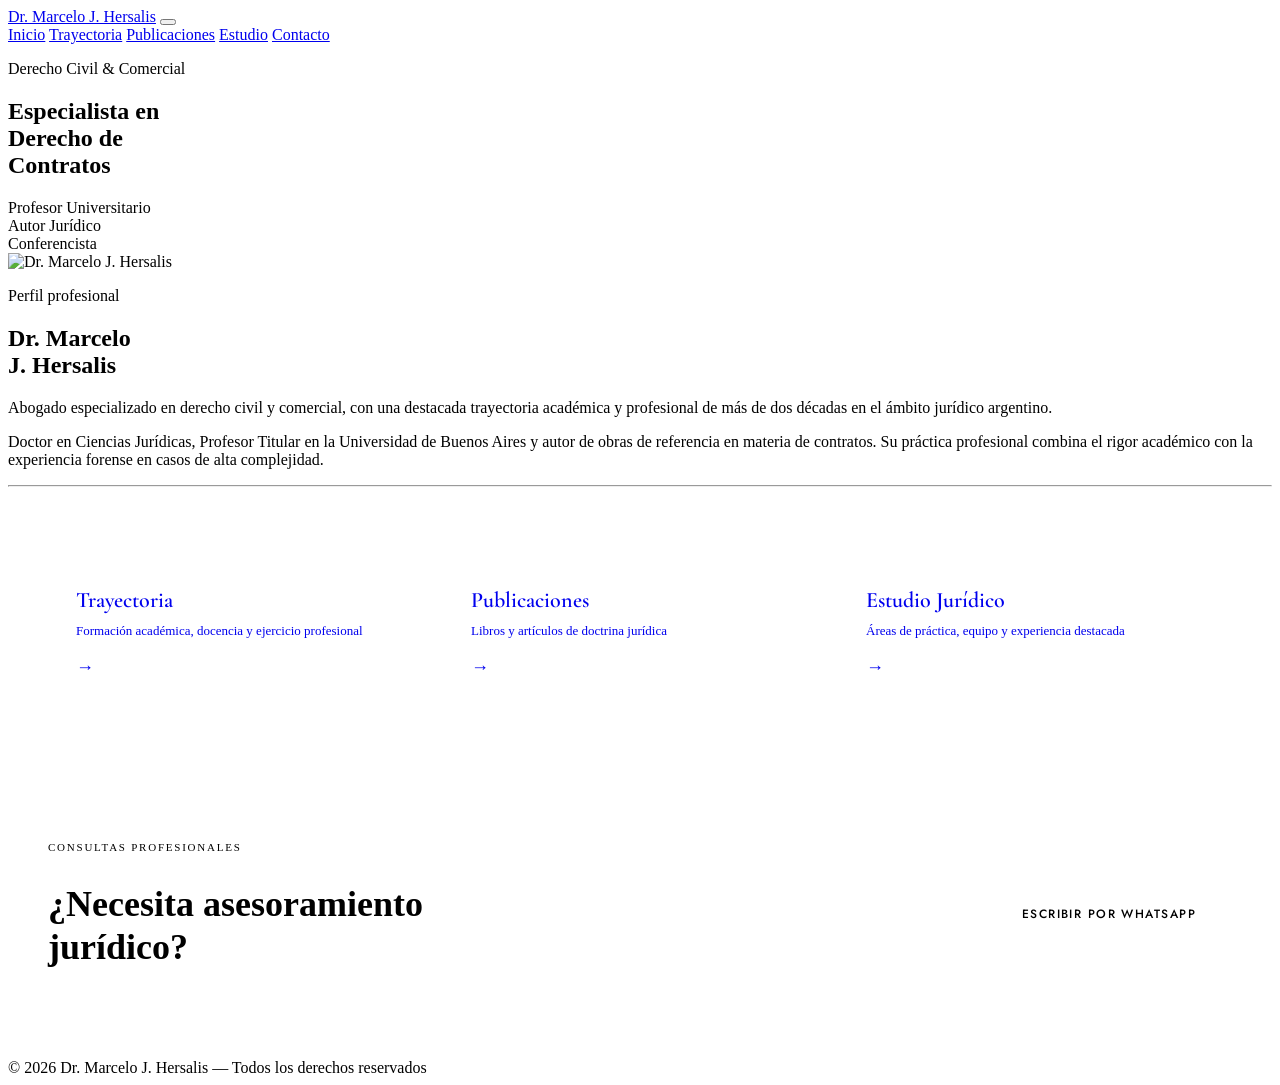
==== index.html @ c1650b7b "Create index.html" ====
<!DOCTYPE html>
<html lang="es">
<head>
  <meta charset="UTF-8">
  <title>Inicio - Dr. Marcelo J. Hersalis</title>
  <meta name="viewport" content="width=device-width, initial-scale=1.0">
  <link href="https://fonts.googleapis.com/css2?family=Cormorant+Garamond:ital,wght@0,400;0,600;1,400&family=Jost:wght@300;400;500&display=swap" rel="stylesheet">
  <link rel="stylesheet" href="styles.css">
</head>
<body>

<!-- HEADER -->
<header>
  <a class="header-name" href="index.html">Dr. Marcelo J. Hersalis</a>
  <button class="nav-toggle" aria-label="Menú" onclick="this.parentElement.querySelector('nav').classList.toggle('open')">
    <span></span><span></span><span></span>
  </button>
  <nav>
    <a href="index.html" class="active">Inicio</a>
    <a href="trayectoria.html">Trayectoria</a>
    <a href="publicaciones.html">Publicaciones</a>
    <a href="estudio.html">Estudio</a>
    <a href="contacto.html">Contacto</a>
  </nav>
</header>

<!-- HERO -->
<section class="hero">
  <div class="hero-inner">
    <div class="hero-left">
      <p class="hero-eyebrow">Derecho Civil &amp; Comercial</p>
      <h1 class="hero-heading">Especialista en<br>Derecho de<br>Contratos</h1>
      <div class="hero-tags">
        <div class="hero-tag">Profesor Universitario</div>
        <div class="hero-tag">Autor Jurídico</div>
        <div class="hero-tag">Conferencista</div>
      </div>
    </div>
    <div class="hero-photo">
      <img src="imagenes/Marcelo.jpg" alt="Dr. Marcelo J. Hersalis">
    </div>
  </div>
</section>

<!-- PERFIL -->
<section class="perfil">
  <div class="perfil-aside">
    <p class="perfil-label">Perfil profesional</p>
    <h2>Dr. Marcelo<br>J. Hersalis</h2>
  </div>
  <div class="perfil-text">
    <p>
      Abogado especializado en derecho civil y comercial, con una destacada trayectoria académica y profesional de más de dos décadas en el ámbito jurídico argentino.
    </p>
    <p>
      Doctor en Ciencias Jurídicas, Profesor Titular en la Universidad de Buenos Aires y autor de obras de referencia en materia de contratos. Su práctica profesional combina el rigor académico con la experiencia forense en casos de alta complejidad.
    </p>
  </div>
</section>

<div class="divider"><hr></div>

<!-- ACCESOS RÁPIDOS -->
<section class="accesos">
  <div class="accesos-inner">
    <a class="acceso-card" href="trayectoria.html">
      <span class="acceso-title">Trayectoria</span>
      <span class="acceso-desc">Formación académica, docencia y ejercicio profesional</span>
      <span class="acceso-arrow">→</span>
    </a>
    <a class="acceso-card" href="publicaciones.html">
      <span class="acceso-title">Publicaciones</span>
      <span class="acceso-desc">Libros y artículos de doctrina jurídica</span>
      <span class="acceso-arrow">→</span>
    </a>
    <a class="acceso-card" href="estudio.html">
      <span class="acceso-title">Estudio Jurídico</span>
      <span class="acceso-desc">Áreas de práctica, equipo y experiencia destacada</span>
      <span class="acceso-arrow">→</span>
    </a>
  </div>
</section>

<!-- CTA WHATSAPP -->
<section class="cta-wa">
  <div class="cta-wa-inner">
    <div class="cta-wa-text">
      <p class="cta-wa-label">Consultas profesionales</p>
      <h2>¿Necesita asesoramiento<br>jurídico?</h2>
    </div>
    <a class="cta-wa-btn" href="https://wa.me/541112345678?text=Hola%20Dr.%20Hersalis%2C%20quisiera%20realizar%20una%20consulta%20profesional." target="_blank">
      Escribir por WhatsApp
    </a>
  </div>
</section>

<style>
  /* ACCESOS */
  .accesos {
    background: var(--cream);
    padding: 60px 40px;
  }
  .accesos-inner {
    max-width: var(--max);
    margin: 0 auto;
    display: grid;
    grid-template-columns: repeat(3, 1fr);
    gap: 1px;
    background: var(--border);
    border: 1px solid var(--border);
    border-radius: var(--radius);
    overflow: hidden;
  }
  .acceso-card {
    background: var(--white);
    padding: 32px 28px;
    text-decoration: none;
    display: flex;
    flex-direction: column;
    gap: 8px;
    transition: background 0.2s;
  }
  .acceso-card:hover { background: #f0ece4; }
  .acceso-num {
    font-family: 'Cormorant Garamond', serif;
    font-size: 13px;
    color: var(--gold);
    font-weight: 600;
    letter-spacing: 0.1em;
  }
  .acceso-title {
    font-family: 'Cormorant Garamond', serif;
    font-size: 22px;
    font-weight: 600;
    color: var(--navy);
  }
  .acceso-desc {
    font-size: 13px;
    color: var(--muted);
    line-height: 1.55;
    flex: 1;
  }
  .acceso-arrow {
    font-size: 18px;
    color: var(--gold);
    margin-top: 8px;
    transition: transform 0.2s;
  }
  .acceso-card:hover .acceso-arrow { transform: translateX(4px); }

  /* CTA WHATSAPP */
  .cta-wa {
    background: var(--navy);
    padding: 60px 40px;
  }
  .cta-wa-inner {
    max-width: var(--max);
    margin: 0 auto;
    display: flex;
    align-items: center;
    justify-content: space-between;
    gap: 40px;
  }
  .cta-wa-label {
    font-size: 11px;
    letter-spacing: 0.16em;
    text-transform: uppercase;
    color: var(--gold);
    margin-bottom: 12px;
    font-weight: 400;
  }
  .cta-wa-text h2 {
    font-size: clamp(24px, 3vw, 36px);
    color: var(--white);
    line-height: 1.2;
  }
  .cta-wa-btn {
    flex-shrink: 0;
    background: var(--gold);
    color: var(--navy);
    text-decoration: none;
    padding: 16px 36px;
    font-family: 'Jost', sans-serif;
    font-size: 12px;
    font-weight: 500;
    letter-spacing: 0.12em;
    text-transform: uppercase;
    border-radius: var(--radius);
    transition: background 0.2s;
    white-space: nowrap;
  }
  .cta-wa-btn:hover { background: var(--gold-lt); }

  @media (max-width: 900px) {
    .accesos { padding: 32px 20px; }
    .accesos-inner { grid-template-columns: 1fr; }
    .acceso-card {
      padding: 20px;
      flex-direction: row;
      align-items: center;
      gap: 16px;
    }
    .acceso-title { font-size: 20px; flex: 1; }
    .acceso-desc { display: none; }
    .acceso-arrow { margin-top: 0; font-size: 20px; }

    .cta-wa { padding: 36px 20px; }
    .cta-wa-inner { flex-direction: column; align-items: flex-start; gap: 24px; }
    .cta-wa-text h2 { font-size: 28px; }
    .cta-wa-btn {
      width: 100%;
      text-align: center;
      padding: 18px;
      font-size: 14px;
    }
  }
</style>

<!-- FOOTER -->
<footer>
  © 2026 <span>Dr. Marcelo J. Hersalis</span> — Todos los derechos reservados
</footer>

</body>
</html>
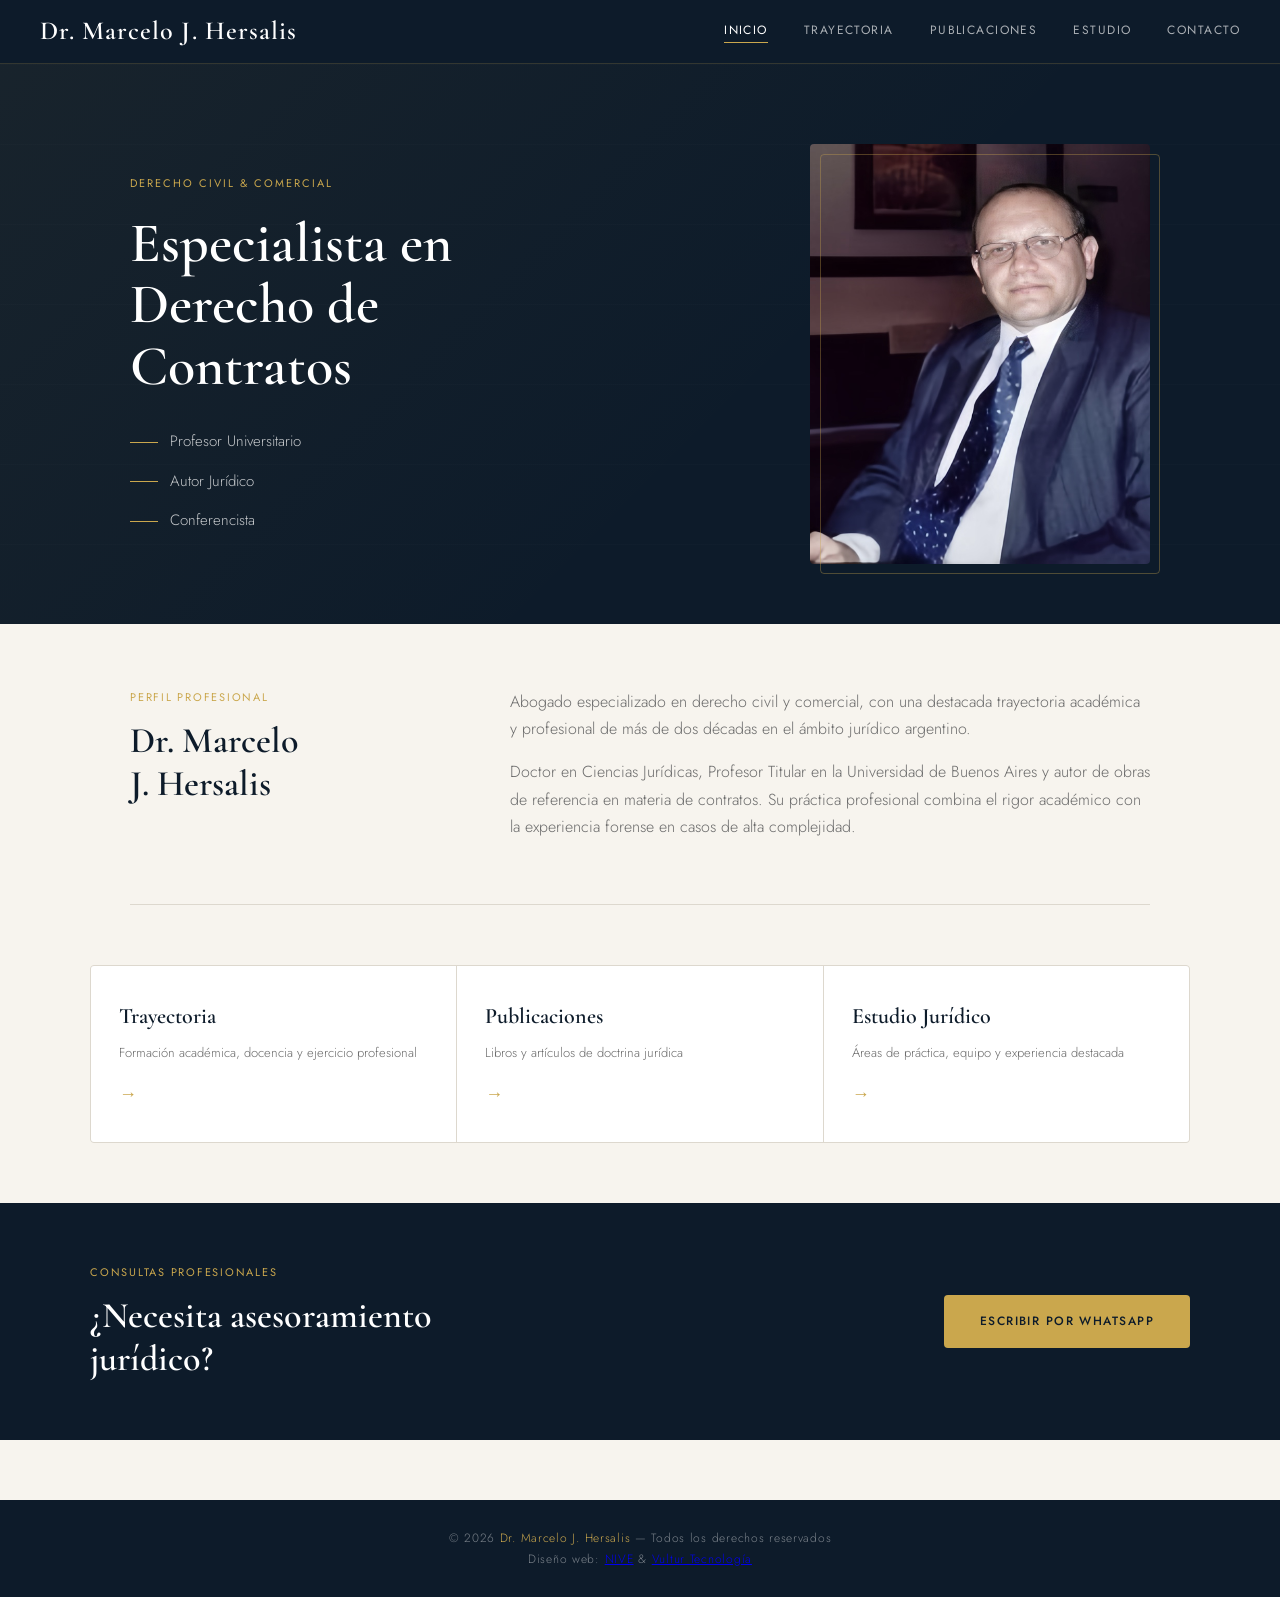
==== commit 1d262219: "Update index.html" ====
--- a/index.html
+++ b/index.html
@@ -218,8 +218,10 @@
 
 <!-- FOOTER -->
 <footer>
-  © 2026 <span>Dr. Marcelo J. Hersalis</span> — Todos los derechos reservados
+  <p>© 2026 <span>Dr. Marcelo J. Hersalis</span> — Todos los derechos reservados</p>
+  <p class="footer-credits">Diseño web: <a href="https://nive.com.ar/" target="_blank">NIVE</a> &amp; <a href="https://vulturtec.com.ar" target="_blank">Vultur Tecnología</a></p>
 </footer>
 
 </body>
 </html>
+
--- a/styles.css
+++ b/styles.css
@@ -0,0 +1,690 @@
+/* ===========================
+   DR. MARCELO J. HERSALIS
+   Estilos globales
+   =========================== */
+
+@import url('https://fonts.googleapis.com/css2?family=Cormorant+Garamond:ital,wght@0,400;0,600;1,400&family=Jost:wght@300;400;500&display=swap');
+
+:root {
+  --navy:    #0d1b2a;
+  --navy2:   #1b263b;
+  --gold:    #caa74d;
+  --gold-lt: #e8d49a;
+  --cream:   #f7f4ee;
+  --white:   #ffffff;
+  --text:    #1a1a1a;
+  --muted:   #6b6b6b;
+  --border:  #ddd8ce;
+  --radius:  4px;
+  --max:     1100px;
+}
+
+*, *::before, *::after { box-sizing: border-box; margin: 0; padding: 0; }
+
+html { scroll-behavior: smooth; }
+
+body {
+  font-family: 'Jost', sans-serif;
+  font-weight: 300;
+  background: var(--cream);
+  color: var(--text);
+  line-height: 1.7;
+}
+
+h1, h2, h3, h4 {
+  font-family: 'Cormorant Garamond', serif;
+  font-weight: 600;
+  line-height: 1.2;
+}
+
+img { max-width: 100%; display: block; }
+
+/* ===========================
+   HEADER
+   =========================== */
+
+header {
+  background: var(--navy);
+  padding: 0 40px;
+  display: flex;
+  align-items: center;
+  justify-content: space-between;
+  height: 64px;
+  position: sticky;
+  top: 0;
+  z-index: 100;
+  border-bottom: 1px solid rgba(202,167,77,0.2);
+}
+
+.header-name {
+  font-family: 'Cormorant Garamond', serif;
+  font-size: 26px;
+  font-weight: 600;
+  color: var(--white);
+  letter-spacing: 0.04em;
+  text-decoration: none;
+}
+
+/* ===========================
+   NAV
+   =========================== */
+
+nav {
+  display: flex;
+  gap: 36px;
+}
+
+nav a {
+  color: rgba(255,255,255,0.65);
+  text-decoration: none;
+  font-size: 12px;
+  font-weight: 400;
+  letter-spacing: 0.12em;
+  text-transform: uppercase;
+  transition: color 0.2s;
+  position: relative;
+  padding-bottom: 2px;
+}
+
+nav a::after {
+  content: '';
+  position: absolute;
+  bottom: 0; left: 0;
+  width: 0; height: 1px;
+  background: var(--gold);
+  transition: width 0.25s;
+}
+
+nav a:hover,
+nav a.active {
+  color: var(--white);
+}
+
+nav a:hover::after,
+nav a.active::after {
+  width: 100%;
+}
+
+/* Hamburger mobile */
+.nav-toggle {
+  display: none;
+  flex-direction: column;
+  gap: 5px;
+  cursor: pointer;
+  background: none;
+  border: none;
+  padding: 4px;
+}
+
+.nav-toggle span {
+  display: block;
+  width: 22px;
+  height: 1.5px;
+  background: var(--white);
+  transition: all 0.25s;
+}
+
+/* ===========================
+   HERO — INDEX
+   =========================== */
+
+.hero {
+  background: var(--navy);
+  color: var(--white);
+  position: relative;
+  overflow: hidden;
+}
+
+.hero::before {
+  content: '';
+  position: absolute;
+  top: 0; left: 0; right: 0; bottom: 0;
+  background:
+    linear-gradient(135deg, rgba(202,167,77,0.06) 0%, transparent 60%),
+    repeating-linear-gradient(
+      0deg,
+      transparent,
+      transparent 79px,
+      rgba(255,255,255,0.025) 80px
+    );
+  pointer-events: none;
+}
+
+.hero-inner {
+  max-width: var(--max);
+  margin: 0 auto;
+  padding: 80px 40px 60px;
+  display: grid;
+  grid-template-columns: 1fr 340px;
+  gap: 60px;
+  align-items: center;
+  position: relative;
+}
+
+.hero-eyebrow {
+  font-size: 11px;
+  letter-spacing: 0.18em;
+  text-transform: uppercase;
+  color: var(--gold);
+  margin-bottom: 20px;
+  font-weight: 400;
+}
+
+.hero-heading {
+  font-size: clamp(36px, 5vw, 56px);
+  font-weight: 600;
+  line-height: 1.1;
+  margin-bottom: 32px;
+  color: var(--white);
+}
+
+.hero-tags {
+  display: flex;
+  flex-direction: column;
+  gap: 14px;
+}
+
+.hero-tag {
+  display: inline-flex;
+  align-items: center;
+  gap: 12px;
+  font-size: 15px;
+  font-weight: 300;
+  color: rgba(255,255,255,0.75);
+}
+
+.hero-tag::before {
+  content: '';
+  display: block;
+  width: 28px;
+  height: 1px;
+  background: var(--gold);
+  flex-shrink: 0;
+}
+
+.hero-photo {
+  position: relative;
+}
+
+.hero-photo img {
+  width: 100%;
+  height: 420px;
+  object-fit: cover;
+  border-radius: var(--radius);
+  filter: grayscale(15%);
+}
+
+.hero-photo::after {
+  content: '';
+  position: absolute;
+  inset: 10px -10px -10px 10px;
+  border: 1px solid rgba(202,167,77,0.35);
+  border-radius: var(--radius);
+  pointer-events: none;
+}
+
+/* ===========================
+   PERFIL (intro)
+   =========================== */
+
+.perfil {
+  max-width: var(--max);
+  margin: 0 auto;
+  padding: 64px 40px;
+  display: grid;
+  grid-template-columns: 1fr 2fr;
+  gap: 60px;
+  align-items: start;
+}
+
+.perfil-label {
+  font-size: 11px;
+  letter-spacing: 0.16em;
+  text-transform: uppercase;
+  color: var(--gold);
+  margin-bottom: 12px;
+  font-weight: 400;
+}
+
+.perfil h2 {
+  font-size: 36px;
+  color: var(--navy);
+}
+
+.perfil-text p {
+  font-size: 16px;
+  color: var(--muted);
+  margin-bottom: 16px;
+}
+
+.perfil-text p:last-child { margin-bottom: 0; }
+
+/* ===========================
+   DIVIDER GOLD
+   =========================== */
+
+.divider {
+  max-width: var(--max);
+  margin: 0 auto;
+  padding: 0 40px;
+}
+
+.divider hr {
+  border: none;
+  border-top: 1px solid var(--border);
+}
+
+/* ===========================
+   PAGE HERO (interior pages)
+   =========================== */
+
+.page-hero {
+  background: var(--navy);
+  color: var(--white);
+  padding: 60px 40px;
+}
+
+.page-hero-inner {
+  max-width: var(--max);
+  margin: 0 auto;
+}
+
+.page-hero-eyebrow {
+  font-size: 11px;
+  letter-spacing: 0.18em;
+  text-transform: uppercase;
+  color: var(--gold);
+  margin-bottom: 12px;
+  font-weight: 400;
+}
+
+.page-hero h1 {
+  font-size: clamp(32px, 4vw, 48px);
+  color: var(--white);
+}
+
+/* ===========================
+   CONTENT SECTIONS
+   =========================== */
+
+.content {
+  max-width: var(--max);
+  margin: 0 auto;
+  padding: 64px 40px;
+}
+
+/* ===========================
+   TRAYECTORIA
+   =========================== */
+
+.tray-grid {
+  display: grid;
+  grid-template-columns: 1fr 1fr;
+  gap: 60px 80px;
+}
+
+.tray-block h3 {
+  font-size: 11px;
+  letter-spacing: 0.16em;
+  text-transform: uppercase;
+  color: var(--gold);
+  margin-bottom: 24px;
+  font-weight: 400;
+}
+
+.timeline-item {
+  display: flex;
+  gap: 20px;
+  margin-bottom: 28px;
+}
+
+.timeline-item:last-child { margin-bottom: 0; }
+
+.timeline-year {
+  font-size: 12px;
+  font-weight: 500;
+  color: var(--navy);
+  min-width: 48px;
+  padding-top: 3px;
+  letter-spacing: 0.04em;
+}
+
+.timeline-body {
+  border-left: 1px solid var(--border);
+  padding-left: 20px;
+}
+
+.timeline-body strong {
+  display: block;
+  font-family: 'Cormorant Garamond', serif;
+  font-size: 17px;
+  font-weight: 600;
+  color: var(--navy);
+  margin-bottom: 2px;
+}
+
+.timeline-body span {
+  font-size: 13px;
+  color: var(--muted);
+}
+
+/* ===========================
+   PUBLICACIONES
+   =========================== */
+
+.pub-list {
+  display: flex;
+  flex-direction: column;
+  gap: 0;
+}
+
+.pub-item {
+  display: grid;
+  grid-template-columns: 60px 1fr auto;
+  gap: 24px;
+  align-items: start;
+  padding: 28px 0;
+  border-bottom: 1px solid var(--border);
+}
+
+.pub-item:first-child {
+  border-top: 1px solid var(--border);
+}
+
+.pub-year {
+  font-size: 13px;
+  font-weight: 500;
+  color: var(--muted);
+  padding-top: 4px;
+}
+
+.pub-body strong {
+  display: block;
+  font-family: 'Cormorant Garamond', serif;
+  font-size: 20px;
+  font-weight: 600;
+  color: var(--navy);
+  margin-bottom: 4px;
+  line-height: 1.3;
+}
+
+.pub-body span {
+  font-size: 13px;
+  color: var(--muted);
+}
+
+.pub-tag {
+  font-size: 10px;
+  font-weight: 500;
+  letter-spacing: 0.1em;
+  text-transform: uppercase;
+  padding: 4px 10px;
+  border-radius: 2px;
+  margin-top: 4px;
+  white-space: nowrap;
+}
+
+.pub-tag.libro {
+  background: rgba(13,27,42,0.08);
+  color: var(--navy);
+}
+
+.pub-tag.articulo {
+  background: rgba(202,167,77,0.15);
+  color: #7a5f1a;
+}
+
+/* ===========================
+   CONTACTO
+   =========================== */
+
+.contacto-grid {
+  display: grid;
+  grid-template-columns: 1fr 1fr;
+  gap: 80px;
+}
+
+.contacto-info h3 {
+  font-size: 11px;
+  letter-spacing: 0.16em;
+  text-transform: uppercase;
+  color: var(--gold);
+  margin-bottom: 24px;
+  font-weight: 400;
+}
+
+.contacto-dato {
+  display: flex;
+  flex-direction: column;
+  gap: 4px;
+  margin-bottom: 24px;
+  padding-bottom: 24px;
+  border-bottom: 1px solid var(--border);
+}
+
+.contacto-dato:last-child {
+  border-bottom: none;
+}
+
+.contacto-dato label {
+  font-size: 11px;
+  letter-spacing: 0.1em;
+  text-transform: uppercase;
+  color: var(--muted);
+  font-weight: 400;
+}
+
+.contacto-dato a,
+.contacto-dato span {
+  font-size: 16px;
+  color: var(--navy);
+  text-decoration: none;
+  font-weight: 400;
+}
+
+.contacto-dato a:hover { color: var(--gold); }
+
+/* Formulario */
+.contact-form h3 {
+  font-size: 11px;
+  letter-spacing: 0.16em;
+  text-transform: uppercase;
+  color: var(--gold);
+  margin-bottom: 24px;
+  font-weight: 400;
+}
+
+.form-group {
+  margin-bottom: 20px;
+}
+
+.form-group label {
+  display: block;
+  font-size: 12px;
+  font-weight: 400;
+  letter-spacing: 0.06em;
+  text-transform: uppercase;
+  color: var(--muted);
+  margin-bottom: 6px;
+}
+
+.form-group input,
+.form-group textarea {
+  width: 100%;
+  padding: 12px 14px;
+  border: 1px solid var(--border);
+  border-radius: var(--radius);
+  background: var(--white);
+  font-family: 'Jost', sans-serif;
+  font-size: 15px;
+  font-weight: 300;
+  color: var(--text);
+  transition: border-color 0.2s;
+  outline: none;
+}
+
+.form-group input:focus,
+.form-group textarea:focus {
+  border-color: var(--navy);
+}
+
+.form-group textarea {
+  resize: vertical;
+  min-height: 130px;
+}
+
+.btn-send {
+  background: var(--navy);
+  color: var(--white);
+  border: none;
+  padding: 14px 32px;
+  font-family: 'Jost', sans-serif;
+  font-size: 12px;
+  font-weight: 500;
+  letter-spacing: 0.12em;
+  text-transform: uppercase;
+  border-radius: var(--radius);
+  cursor: pointer;
+  transition: background 0.2s;
+}
+
+.btn-send:hover { background: var(--navy2); }
+
+/* ===========================
+   FOOTER
+   =========================== */
+
+footer {
+  background: var(--navy);
+  color: rgba(255,255,255,0.45);
+  text-align: center;
+  padding: 28px 40px;
+  font-size: 12px;
+  letter-spacing: 0.06em;
+  margin-top: 60px;
+}
+
+footer span { color: var(--gold); }
+
+/* ===========================
+   RESPONSIVE — MOBILE FIRST
+   =========================== */
+
+@media (max-width: 900px) {
+  header { padding: 0 20px; }
+
+  /* Nombre centrado en móvil */
+  .header-name { font-size: 15px; position: absolute; left: 50%; transform: translateX(-50%); }
+
+  nav {
+    display: none;
+    position: absolute;
+    top: 64px; left: 0; right: 0;
+    background: var(--navy2);
+    flex-direction: column;
+    gap: 0;
+    padding: 8px 0;
+    border-top: 1px solid rgba(202,167,77,0.15);
+  }
+
+  nav.open { display: flex; }
+
+  /* Links de menú más grandes para tocar */
+  nav a {
+    padding: 16px 24px;
+    font-size: 14px;
+    border-bottom: 1px solid rgba(255,255,255,0.05);
+  }
+
+  nav a::after { display: none; }
+
+  .nav-toggle { display: flex; }
+
+  /* Hero: foto arriba, texto abajo */
+  .hero-inner {
+    grid-template-columns: 1fr;
+    padding: 0 0 32px;
+    gap: 0;
+  }
+
+  .hero-photo { order: -1; }
+
+  .hero-photo img {
+    height: 320px;
+    border-radius: 0;
+    width: 100%;
+  }
+
+  .hero-photo::after { display: none; }
+
+  .hero-left {
+    padding: 28px 20px 0;
+  }
+
+  .hero-heading { font-size: 34px; margin-bottom: 24px; }
+
+  .hero-tag { font-size: 14px; }
+
+  /* Perfil */
+  .perfil {
+    grid-template-columns: 1fr;
+    gap: 16px;
+    padding: 36px 20px;
+  }
+
+  .perfil h2 { font-size: 28px; }
+
+  .perfil-text p { font-size: 15px; }
+
+  /* Trayectoria */
+  .tray-grid {
+    grid-template-columns: 1fr;
+    gap: 36px;
+  }
+
+  /* Publicaciones */
+  .pub-item {
+    grid-template-columns: 44px 1fr;
+    gap: 12px;
+    padding: 20px 0;
+  }
+
+  .pub-tag { grid-column: 2; margin-top: 6px; }
+
+  .pub-body strong { font-size: 17px; }
+
+  /* Contacto */
+  .contacto-grid {
+    grid-template-columns: 1fr;
+    gap: 40px;
+  }
+
+  /* Botón enviar — ancho completo en móvil */
+  .btn-send {
+    width: 100%;
+    padding: 16px;
+    font-size: 13px;
+    text-align: center;
+  }
+
+  /* Inputs más altos para dedo */
+  .form-group input,
+  .form-group textarea {
+    padding: 14px;
+    font-size: 16px; /* evita zoom en iOS */
+  }
+
+  .content { padding: 36px 20px; }
+
+  .page-hero { padding: 40px 20px; }
+
+  .divider { padding: 0 20px; }
+
+  footer { padding: 24px 20px; margin-top: 0; }
+}
+
+@media (max-width: 480px) {
+  .pub-item { grid-template-columns: 1fr; }
+  .pub-year { display: none; }
+  .hero-heading { font-size: 30px; }
+}
